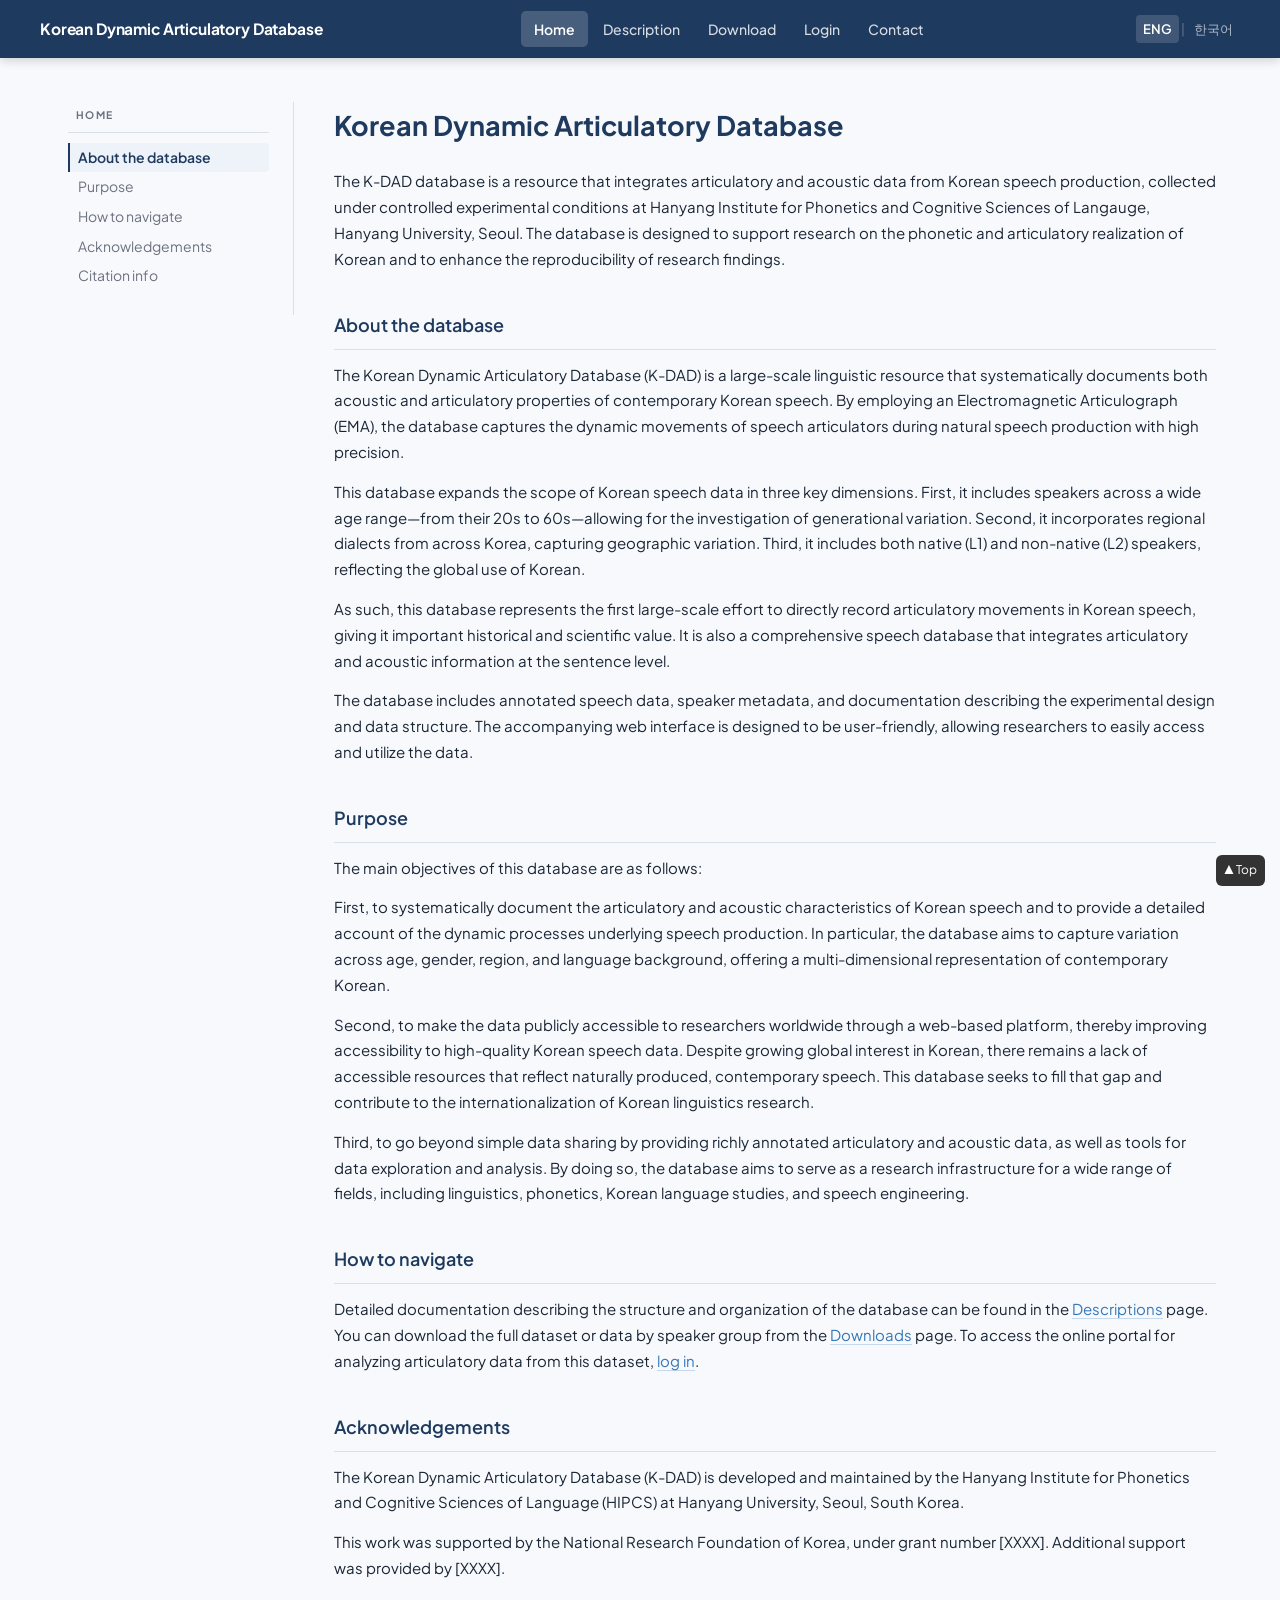
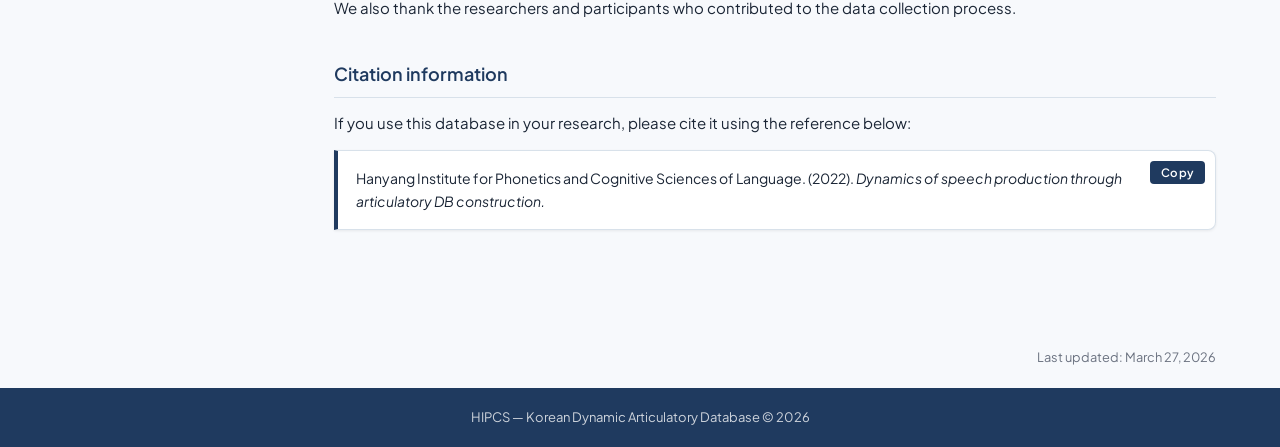
==== index.html @ 7ab1d2fe "k-dad" ====
<!DOCTYPE html>
<html lang="en">
<head>
  <meta charset="UTF-8">
  <meta name="viewport" content="width=device-width, initial-scale=1.0">
  <meta name="description" content="K-DAD: Korean Dynamic Articulatory Database — Hanyang Institute for Phonetics and Cognitive Sciences of Language">
  <title>K-DAD — Korean Dynamic Articulatory Database</title>
  <link rel="stylesheet" href="css/style.css">
  <link rel="icon" type="image/png" href="images/favicon.png">
  <link href="https://fonts.googleapis.com/css2?family=Plus+Jakarta+Sans:wght@300;400;500;600;700&display=swap" rel="stylesheet">
</head>

<body>
<div class="main-wrapper">

  <nav class="navbar">
    <div class="nav-container">
      <div class="logo">Korean Dynamic Articulatory Database</div>
      <ul class="nav-links">
        <li><a href="index.html" class="active">Home</a></li>
        <li><a href="pages/database.html">Description</a></li>
        <li><a href="pages/download.html">Download</a></li>
        <li><a href="pages/login.html">Login</a></li>
        <li><a href="pages/contact.html">Contact</a></li>
      </ul>
      <div class="lang-toggle">
        <a href="index.html" class="active">ENG</a>
        <span>|</span>
        <a href="index_kor.html">한국어</a>
      </div>
    </div>
  </nav>

  <div class="page-layout">

    <aside class="sidebar">
      <h2>Home</h2>
      <ul>
        <li><a href="#about">About the database</a></li>
        <li><a href="#purpose">Purpose</a></li>
        <li><a href="#navigate">How to navigate</a></li>
        <li><a href="#acknowledgements">Acknowledgements</a></li>
        <li><a href="#citation">Citation info</a></li>
      </ul>
    </aside>

    <section class="content">

      <h1>Korean Dynamic Articulatory Database</h1>

      <p>
        The K-DAD database is a resource that integrates articulatory and acoustic data from Korean speech production, collected under controlled experimental conditions at Hanyang Institute for Phonetics and Cognitive Sciences of Langauge, Hanyang University, Seoul. The database is designed to support research on the phonetic and articulatory realization of Korean and to enhance the reproducibility of research findings.
      </p>

      <h2 id="about" class="animate-on-scroll slide-in-left">About the database</h2>
      <p class="animate-on-scroll fade-in delay-1">
        The Korean Dynamic Articulatory Database (K-DAD) is a large-scale linguistic resource that systematically documents both acoustic and articulatory properties of contemporary Korean speech. By employing an Electromagnetic Articulograph (EMA), the database captures the dynamic movements of speech articulators during natural speech production with high precision.
      </p>
      <p class="animate-on-scroll fade-in delay-2">
        This database expands the scope of Korean speech data in three key dimensions. First, it includes speakers across a wide age range—from their 20s to 60s—allowing for the investigation of generational variation. Second, it incorporates regional dialects from across Korea, capturing geographic variation. Third, it includes both native (L1) and non-native (L2) speakers, reflecting the global use of Korean.
      </p>
      <p class="animate-on-scroll fade-in delay-3">
        As such, this database represents the first large-scale effort to directly record articulatory movements in Korean speech, giving it important historical and scientific value. It is also a comprehensive speech database that integrates articulatory and acoustic information at the sentence level.
      </p>
      <p class="animate-on-scroll fade-in delay-4">
        The database includes annotated speech data, speaker metadata, and documentation describing the experimental design and data structure. The accompanying web interface is designed to be user-friendly, allowing researchers to easily access and utilize the data.
      </p>

      <h2 id="purpose" class="animate-on-scroll slide-in-left">Purpose</h2>
      <p class="animate-on-scroll fade-in delay-1">
        The main objectives of this database are as follows:
      </p>
      <p class="animate-on-scroll fade-in delay-2">
        First, to systematically document the articulatory and acoustic characteristics of Korean speech and to provide a detailed account of the dynamic processes underlying speech production. In particular, the database aims to capture variation across age, gender, region, and language background, offering a multi-dimensional representation of contemporary Korean.
      </p>
      <p class="animate-on-scroll fade-in delay-3">
        Second, to make the data publicly accessible to researchers worldwide through a web-based platform, thereby improving accessibility to high-quality Korean speech data. Despite growing global interest in Korean, there remains a lack of accessible resources that reflect naturally produced, contemporary speech. This database seeks to fill that gap and contribute to the internationalization of Korean linguistics research.
      </p>
      <p class="animate-on-scroll fade-in delay-4">
        Third, to go beyond simple data sharing by providing richly annotated articulatory and acoustic data, as well as tools for data exploration and analysis. By doing so, the database aims to serve as a research infrastructure for a wide range of fields, including linguistics, phonetics, Korean language studies, and speech engineering.
      </p>

      <h2 id="navigate" class="animate-on-scroll slide-in-left">How to navigate</h2>
      <p class="animate-on-scroll fade-in delay-1">
        Detailed documentation describing the structure and organization of the database can be found in the <a href="pages/database.html">Descriptions</a> page. You can download the full dataset or data by speaker group from the <a href="pages/download.html">Downloads</a> page. To access the online portal for analyzing articulatory data from this dataset, <a href="pages/login.html">log in</a>.
      </p>

      <h2 id="acknowledgements" class="animate-on-scroll slide-in-left">Acknowledgements</h2>
      <p class="animate-on-scroll fade-in delay-1">
        The Korean Dynamic Articulatory Database (K-DAD) is developed and maintained by the Hanyang Institute for Phonetics and Cognitive Sciences of Language (HIPCS) at Hanyang University, Seoul, South Korea.
      </p>
      <p class="animate-on-scroll fade-in delay-2">
        This work was supported by the National Research Foundation of Korea, under grant number [XXXX]. Additional support was provided by [XXXX].
      </p>
      <p class="animate-on-scroll fade-in delay-3">
        We also thank the researchers and participants who contributed to the data collection process.
      </p>

      <h2 id="citation" class="animate-on-scroll slide-in-left">Citation information</h2>
      <p class="animate-on-scroll fade-in delay-1">
        If you use this database in your research, please cite it using the reference below:
      </p>
      <div class="citation-block animate-on-scroll scale-in delay-2">
        <span id="citation-text">Hanyang Institute for Phonetics and Cognitive Sciences of Language. (2022). <i>Dynamics of speech production through articulatory DB construction.</i></span>
        <button class="btn-copy" id="copy-citation">Copy</button>
      </div>

    </section>
  </div>

  <div class="last-updated">Last updated: March 27, 2026</div>

  <a href="#top" class="back-to-top">▲ Top</a>

</div>

<footer class="footer">
  <p>HIPCS &mdash; Korean Dynamic Articulatory Database &copy; 2026</p>
</footer>

<script src="js/script.js" defer></script>
</body>
</html>
---- css/style.css ----
/* ============================================================
   K-DAD — Korean Dynamic Articulatory Database
   Stylesheet
   ============================================================ */

/* === CSS Variables === */
:root {
  --navy:        #1F3A5F;
  --navy-dark:   #162B47;
  --navy-hover:  #274D7A;
  --accent:      #3578B8;
  --accent-light:#EBF3FB;
  --bg:          #F7F9FC;
  --border:      #D8E1EA;
  --text:        #1A2535;
  --text-muted:  #6B7280;
  --white:       #FFFFFF;
  --radius:      8px;
  --shadow-sm:   0 1px 3px rgba(0,0,0,0.07);
  --shadow:      0 2px 8px rgba(31,58,95,0.10);
}

/* === Reset & Base === */
*, *::before, *::after { box-sizing: border-box; }

html {
  scroll-behavior: smooth;
}

html, body {
  height: 100%;
}

body {
  font-family: "Plus Jakarta Sans", Arial, sans-serif;
  margin: 0;
  background: var(--bg);
  color: var(--text);
  line-height: 1.72;
  display: flex;
  flex-direction: column;
  min-height: 100vh;
  font-size: 15px;
  -webkit-font-smoothing: antialiased;
}

/* === Layout === */
.main-wrapper {
  flex: 1;
  display: flex;
  flex-direction: column;
}

.page-layout {
  display: flex;
  max-width: 1200px;
  margin: 0 auto;
  padding: 44px 24px 60px;
  flex: 1;
  width: 100%;
  gap: 0;
}

/* === Navbar === */
.navbar {
  background: var(--navy);
  padding: 0 32px;
  position: sticky;
  top: 0;
  z-index: 100;
  box-shadow: 0 2px 10px rgba(0,0,0,0.18);
}

.nav-container {
  display: flex;
  justify-content: space-between;
  align-items: center;
  height: 58px;
  max-width: 1200px;
  margin: 0 auto;
}

.logo {
  color: white;
  font-size: 15.5px;
  font-weight: 700;
  letter-spacing: -0.01em;
  white-space: nowrap;
  flex-shrink: 0;
}

.nav-links {
  list-style: none;
  display: flex;
  gap: 2px;
  margin: 0;
  padding: 0;
}

.nav-links a {
  color: rgba(255,255,255,0.82);
  text-decoration: none;
  font-size: 14px;
  font-weight: 500;
  padding: 6px 13px;
  border-radius: 5px;
  transition: background 0.15s, color 0.15s;
  display: block;
}

.nav-links a:hover {
  background: rgba(255,255,255,0.12);
  color: white;
}

.nav-links a.active {
  background: rgba(255,255,255,0.18);
  color: white;
  font-weight: 600;
}

/* === Language Toggle === */
.lang-toggle {
  display: flex;
  align-items: center;
  gap: 2px;
  font-size: 13px;
  flex-shrink: 0;
}

.lang-toggle span {
  color: rgba(255,255,255,0.3);
  user-select: none;
}

.lang-toggle a {
  color: rgba(255,255,255,0.65);
  text-decoration: none;
  padding: 3px 7px;
  border-radius: 4px;
  transition: all 0.15s;
}

.lang-toggle a:hover {
  color: white;
  background: rgba(255,255,255,0.1);
}

.lang-toggle a.active {
  color: white;
  font-weight: 600;
  background: rgba(255,255,255,0.15);
}

/* === Sidebar === */
.sidebar {
  position: sticky;
  top: 78px;
  align-self: flex-start;
  max-height: calc(100vh - 100px);
  overflow-y: auto;
  padding: 4px 24px 24px 4px;
  border-right: 1px solid var(--border);
  width: 230px;
  flex-shrink: 0;
}

.sidebar::-webkit-scrollbar { width: 3px; }
.sidebar::-webkit-scrollbar-track { background: transparent; }
.sidebar::-webkit-scrollbar-thumb { background: var(--border); border-radius: 4px; }

.sidebar h2 {
  font-family: "Plus Jakarta Sans", Arial, sans-serif;
  font-size: 0.65rem;
  font-weight: 700;
  text-transform: uppercase;
  letter-spacing: 0.13em;
  color: var(--text-muted);
  margin: 0 0 10px;
  padding-left: 8px;
}

.sidebar ul {
  list-style: none;
  padding: 0;
  margin: 0;
}

.sidebar ul ul {
  padding-left: 12px;
}

.sidebar a {
  display: block;
  color: var(--text-muted);
  text-decoration: none;
  font-size: 0.875rem;
  line-height: 1.4;
  padding: 5px 8px;
  border-left: 2px solid transparent;
  border-radius: 0 4px 4px 0;
  transition: all 0.14s;
}

.sidebar a:hover {
  color: var(--navy);
  background: var(--accent-light);
  border-left-color: var(--accent);
}

.sidebar a.active {
  color: var(--navy);
  font-weight: 600;
  border-left-color: var(--navy);
  background: #EEF3FA;
}

/* === Content === */
.content {
  flex: 1;
  padding: 0 0 40px 40px;
  min-width: 0;
}

.content a {
  color: var(--accent);
  text-decoration: none;
  border-bottom: 1px solid rgba(53,120,184,0.25);
  transition: border-color 0.15s;
}

.content a:hover {
  border-bottom-color: var(--accent);
}

/* === Headings === */
h1 {
  font-size: 27px;
  font-weight: 700;
  color: var(--navy);
  margin: 0 0 12px;
  padding-bottom: 8px;
}

h2 {
  font-size: 18px;
  font-weight: 600;
  color: var(--navy);
  margin: 38px 0 12px;
  padding-bottom: 8px;
  border-bottom: 1px solid var(--border);
}

h3 {
  font-size: 15.5px;
  font-weight: 600;
  color: var(--text);
  margin: 22px 0 8px 18px;
}

h3 + p {
  margin-left: 34px;
}

p {
  margin: 0 0 14px;
}

/* === Cards === */
.card {
  background: var(--white);
  border: 1px solid var(--border);
  border-radius: var(--radius);
  padding: 16px 20px;
  box-shadow: var(--shadow-sm);
  margin: 12px 0;
  line-height: 1.65;
  font-size: 14.5px;
}

/* Citation card with copy button */
.citation-block {
  position: relative;
  background: var(--white);
  border: 1px solid var(--border);
  border-left: 4px solid var(--navy);
  border-radius: 0 var(--radius) var(--radius) 0;
  padding: 16px 52px 16px 18px;
  box-shadow: var(--shadow-sm);
  margin: 12px 0;
  font-size: 14px;
  line-height: 1.65;
}

.btn-copy {
  position: absolute;
  top: 10px;
  right: 10px;
  background: var(--navy);
  color: white;
  border: none;
  padding: 4px 11px;
  border-radius: 4px;
  font-size: 11.5px;
  font-weight: 600;
  cursor: pointer;
  font-family: inherit;
  transition: background 0.15s;
  letter-spacing: 0.02em;
}

.btn-copy:hover { background: var(--navy-hover); }
.btn-copy.copied { background: #2E7D32; }

/* === Info Box === */
.info-box {
  background: var(--accent-light);
  border-left: 4px solid var(--accent);
  border-radius: 0 var(--radius) var(--radius) 0;
  padding: 12px 16px;
  margin: 16px 0;
  font-size: 14px;
  color: var(--navy);
}

/* === Tables === */
table {
  width: 100%;
  border-collapse: collapse;
  margin: 16px 0;
  font-size: 14px;
  box-shadow: var(--shadow-sm);
  border-radius: var(--radius);
  overflow: hidden;
}

th {
  background: var(--navy);
  color: white;
  padding: 11px 16px;
  text-align: left;
  font-weight: 600;
  font-size: 13px;
}

td {
  border-bottom: 1px solid var(--border);
  padding: 10px 16px;
  background: white;
}

tr:last-child td {
  border-bottom: none;
}

tr:nth-child(even) td {
  background: #F8FAFD;
}

/* === Buttons === */
.btn {
  display: inline-flex;
  align-items: center;
  gap: 7px;
  background: var(--navy);
  color: white;
  padding: 9px 20px;
  border-radius: 6px;
  text-decoration: none;
  font-size: 14px;
  font-weight: 600;
  border: none;
  cursor: pointer;
  transition: background 0.15s, transform 0.1s, box-shadow 0.15s;
  font-family: inherit;
  line-height: 1;
}

.btn:hover {
  background: var(--navy-hover);
  transform: translateY(-1px);
  box-shadow: 0 4px 12px rgba(31,58,95,0.2);
  border-bottom: none !important;
}

.btn:active {
  transform: translateY(0);
  box-shadow: none;
}

.btn svg {
  flex-shrink: 0;
}

.btn-sm {
  padding: 6px 14px;
  font-size: 13px;
}

.btn-outline {
  background: transparent;
  color: var(--navy);
  border: 1.5px solid var(--navy);
}

.btn-outline:hover {
  background: var(--navy);
  color: white;
}

/* === Download Items === */
.download-list {
  display: flex;
  flex-direction: column;
  gap: 10px;
  margin: 16px 0;
}

.download-item {
  display: flex;
  justify-content: space-between;
  align-items: center;
  padding: 14px 18px;
  background: white;
  border: 1px solid var(--border);
  border-radius: var(--radius);
  transition: box-shadow 0.15s, border-color 0.15s;
  gap: 16px;
}

.download-item:hover {
  box-shadow: var(--shadow);
  border-color: #B9CEDE;
}

.download-item-info {
  flex: 1;
  min-width: 0;
}

.download-item-name {
  font-weight: 600;
  font-size: 14.5px;
  color: var(--text);
}

.download-item-desc {
  font-size: 13px;
  color: var(--text-muted);
  margin-top: 2px;
}

.download-item-coming {
  font-size: 12px;
  color: var(--text-muted);
  font-style: italic;
  white-space: nowrap;
  align-self: center;
}

/* === Badge === */
.badge {
  display: inline-block;
  background: var(--accent-light);
  color: var(--navy);
  font-size: 10.5px;
  font-weight: 700;
  padding: 2px 8px;
  border-radius: 20px;
  text-transform: uppercase;
  letter-spacing: 0.05em;
  vertical-align: middle;
  margin-left: 6px;
}

/* === Login Card === */
.login-wrapper {
  display: flex;
  justify-content: flex-start;
  align-items: flex-start;
  padding-top: 8px;
}

.login-card {
  background: white;
  border: 1px solid var(--border);
  border-radius: 12px;
  padding: 40px 44px;
  max-width: 460px;
  width: 100%;
  box-shadow: 0 4px 20px rgba(31,58,95,0.09);
  text-align: center;
}

.login-icon {
  width: 56px;
  height: 56px;
  background: var(--accent-light);
  border-radius: 50%;
  display: flex;
  align-items: center;
  justify-content: center;
  margin: 0 auto 20px;
}

.login-card h2 {
  border: none;
  margin: 0 0 8px;
  padding: 0;
  font-size: 21px;
}

.login-card .subtitle {
  color: var(--text-muted);
  font-size: 14px;
  margin-bottom: 28px;
  line-height: 1.55;
}

.login-card .btn {
  font-size: 15px;
  padding: 11px 36px;
  margin-bottom: 20px;
}

.login-divider {
  border: none;
  border-top: 1px solid var(--border);
  margin: 20px 0;
}

.login-note {
  font-size: 13px;
  color: var(--text-muted);
}

.login-note a {
  color: var(--accent);
  border-bottom: 1px solid rgba(53,120,184,0.25);
  text-decoration: none;
}

.login-note a:hover {
  border-bottom-color: var(--accent);
}

/* === Contact Card === */
.contact-card {
  background: white;
  border: 1px solid var(--border);
  border-radius: var(--radius);
  padding: 24px 28px;
  box-shadow: var(--shadow-sm);
  margin: 8px 0;
  max-width: 520px;
}

.contact-card-title {
  font-weight: 700;
  font-size: 15.5px;
  color: var(--navy);
  margin-bottom: 8px;
}

.contact-card p {
  margin: 4px 0;
  font-size: 14.5px;
  color: var(--text);
}

/* === 404 Page === */
.error-page {
  display: flex;
  flex-direction: column;
  align-items: center;
  justify-content: center;
  padding: 80px 24px;
  text-align: center;
  flex: 1;
}

.error-code {
  font-size: 96px;
  font-weight: 800;
  color: var(--navy);
  line-height: 1;
  margin-bottom: 16px;
  opacity: 0.12;
}

.error-title {
  font-size: 22px;
  font-weight: 700;
  color: var(--navy);
  margin-bottom: 10px;
}

.error-desc {
  color: var(--text-muted);
  font-size: 15px;
  margin-bottom: 28px;
}

/* === Footer === */
.footer {
  background: var(--navy);
  color: rgba(255,255,255,0.78);
  text-align: center;
  padding: 18px 24px;
  font-size: 13px;
  margin-top: auto;
}

.footer a {
  color: rgba(255,255,255,0.65);
  text-decoration: none;
  transition: color 0.15s;
}

.footer a:hover { color: white; }

.footer p { margin: 0; }

/* === Last Updated === */
.last-updated {
  text-align: right;
  font-size: 0.8rem;
  color: var(--text-muted);
  padding: 4px 24px 20px;
  max-width: 1200px;
  margin: 0 auto;
  width: 100%;
}

/* === Utility === */
.bullet-list {
  list-style: none;
  padding: 0;
  margin: 8px 0 14px 18px;
}

.bullet-list li {
  padding: 3px 0;
  font-size: 14.5px;
  color: var(--text);
}

.bullet-list li::before {
  content: "•";
  color: var(--navy);
  font-weight: 700;
  margin-right: 10px;
}

/* === Animation Keyframes === */
@keyframes fadeIn {
  from {
    opacity: 0;
  }
  to {
    opacity: 1;
  }
}

@keyframes slideInUp {
  from {
    opacity: 0;
    transform: translateY(30px);
  }
  to {
    opacity: 1;
    transform: translateY(0);
  }
}

@keyframes slideInLeft {
  from {
    opacity: 0;
    transform: translateX(-30px);
  }
  to {
    opacity: 1;
    transform: translateX(0);
  }
}

@keyframes slideInRight {
  from {
    opacity: 0;
    transform: translateX(30px);
  }
  to {
    opacity: 1;
    transform: translateX(0);
  }
}

@keyframes scaleIn {
  from {
    opacity: 0;
    transform: scale(0.95);
  }
  to {
    opacity: 1;
    transform: scale(1);
  }
}

/* === Animation Classes === */
.animate-on-scroll {
  opacity: 0;
}

.animate-on-scroll.animated {
  animation-duration: 0.6s;
  animation-fill-mode: both;
  animation-timing-function: cubic-bezier(0.4, 0, 0.2, 1);
}

.fade-in {
  animation-name: fadeIn;
}

.slide-in-up {
  animation-name: slideInUp;
}

.slide-in-left {
  animation-name: slideInLeft;
}

.slide-in-right {
  animation-name: slideInRight;
}

.scale-in {
  animation-name: scaleIn;
}

/* Stagger animation delays */
.delay-1 { animation-delay: 0.1s; }
.delay-2 { animation-delay: 0.2s; }
.delay-3 { animation-delay: 0.3s; }
.delay-4 { animation-delay: 0.4s; }
.delay-5 { animation-delay: 0.5s; }

/* Initial page load animation */
.content > h1 {
  animation: slideInUp 0.6s cubic-bezier(0.4, 0, 0.2, 1) 0.1s both;
}

.content > p:first-of-type {
  animation: fadeIn 0.6s ease-out 0.2s both;
}

/* Back to top button */
.back-to-top {
  position: fixed;
  bottom: 14px;
  right: 15px;
  padding: 5px 8px;
  background-color: #333;
  color: white;
  text-decoration: none;
  border-radius: 6px;
  font-size: 12px;
}

.back-to-top:hover {
  background-color: #555;
}

html {
  scroll-behavior: smooth;
}

/* === Responsive === */
@media (max-width: 900px) {
  .navbar { padding: 0 16px; }

  .logo { font-size: 14px; }

  .nav-links { gap: 0; }
  .nav-links a { font-size: 13px; padding: 5px 9px; }

  .page-layout {
    flex-direction: column;
    padding: 20px 16px 40px;
  }

  .sidebar {
    position: static;
    width: 100%;
    border-right: none;
    border-bottom: 1px solid var(--border);
    padding: 0 0 14px;
    margin-bottom: 24px;
    max-height: none;
  }

  .sidebar ul {
    display: flex;
    flex-wrap: wrap;
    gap: 4px;
  }

  .sidebar ul ul { display: none; }

  .sidebar a {
    border-left: none;
    border-radius: 4px;
    background: white;
    border: 1px solid var(--border);
    padding: 4px 10px;
    font-size: 13px;
  }

  .sidebar a.active {
    background: var(--accent-light);
    border-color: var(--navy);
    color: var(--navy);
  }

  .content { padding: 0; }

  h1 { font-size: 22px; }
  h2 { font-size: 17px; }
}

@media (max-width: 600px) {
  .nav-links { display: none; }

  .logo { font-size: 14px; }

  .login-card { padding: 28px 20px; }
}
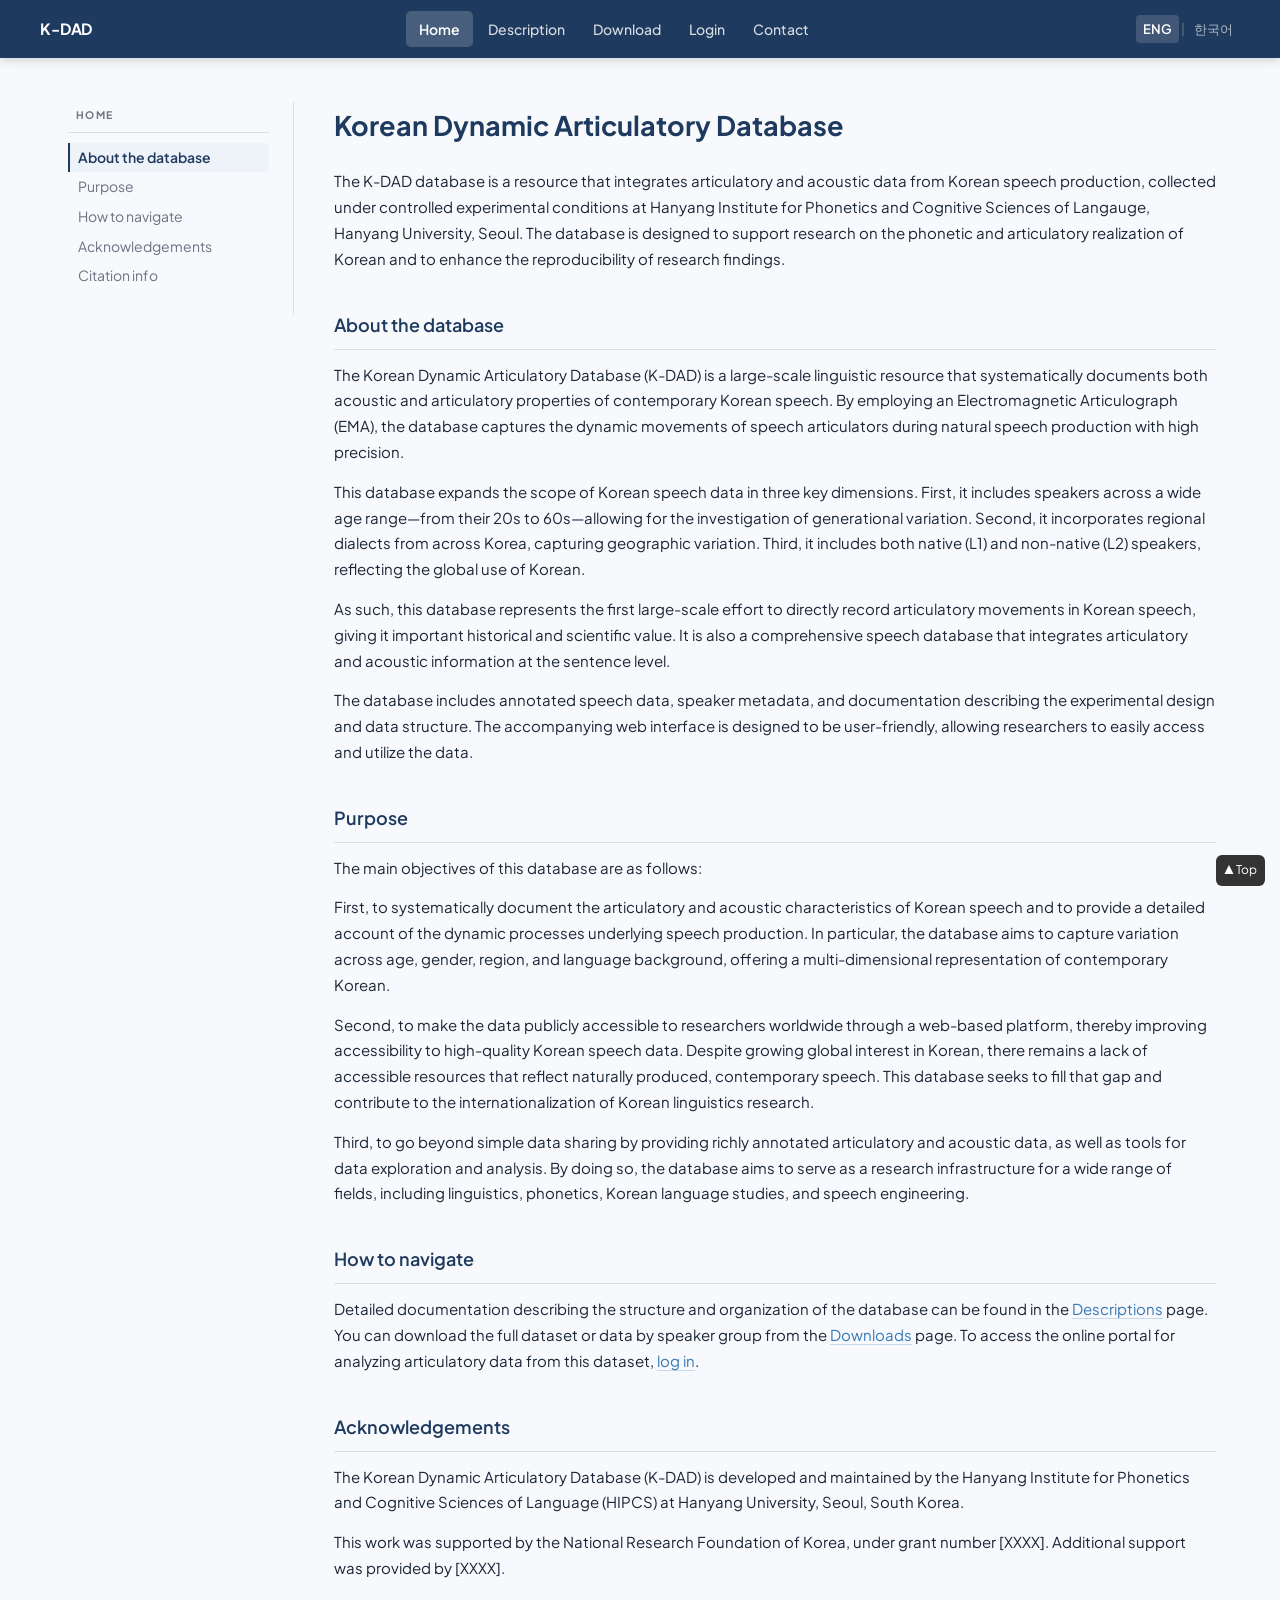
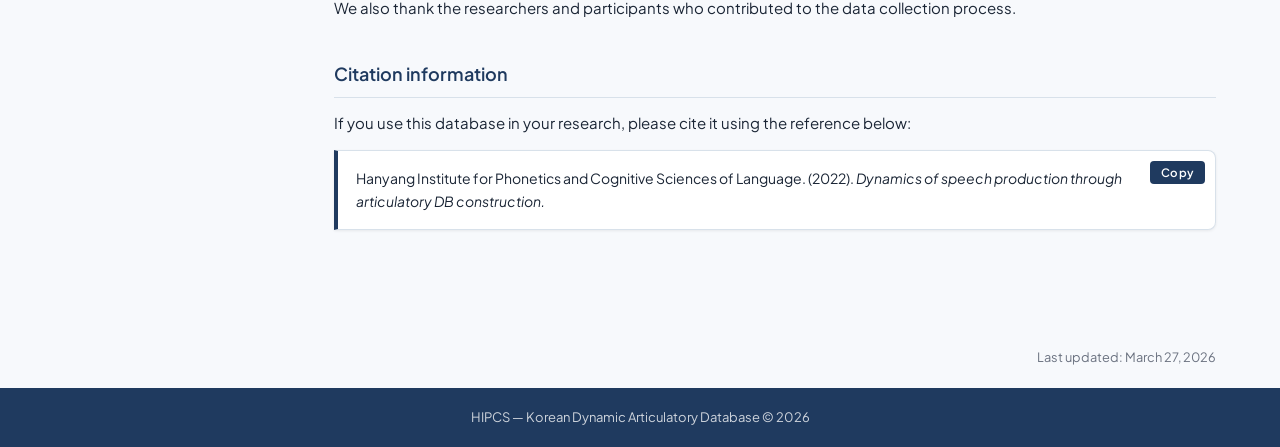
==== commit 71bc6cc1: "0327_Update" ====
--- a/index.html
+++ b/index.html
@@ -15,7 +15,7 @@
 
   <nav class="navbar">
     <div class="nav-container">
-      <div class="logo">Korean Dynamic Articulatory Database</div>
+      <div class="logo">K-DAD</div>
       <ul class="nav-links">
         <li><a href="index.html" class="active">Home</a></li>
         <li><a href="pages/database.html">Description</a></li>
@@ -28,6 +28,9 @@
         <span>|</span>
         <a href="index_kor.html">한국어</a>
       </div>
+      <button class="hamburger" aria-label="Toggle navigation menu">
+        <svg width="22" height="22" viewBox="0 0 24 24" fill="none" stroke="currentColor" stroke-width="2.2" stroke-linecap="round"><line x1="3" y1="6" x2="21" y2="6"/><line x1="3" y1="12" x2="21" y2="12"/><line x1="3" y1="18" x2="21" y2="18"/></svg>
+      </button>
     </div>
   </nav>
 
--- a/css/style.css
+++ b/css/style.css
@@ -25,6 +25,7 @@
 
 html {
   scroll-behavior: smooth;
+  scroll-padding-top: 74px;
 }
 
 html, body {
@@ -476,8 +477,8 @@
 /* === Login Card === */
 .login-wrapper {
   display: flex;
-  justify-content: flex-start;
-  align-items: flex-start;
+  justify-content: center;
+  align-items: center;
   padding-top: 8px;
 }
 
@@ -770,8 +771,26 @@
   background-color: #555;
 }
 
-html {
-  scroll-behavior: smooth;
+/* === Hamburger === */
+.hamburger {
+  display: none;
+  background: none;
+  border: none;
+  cursor: pointer;
+  padding: 6px;
+  color: white;
+  align-items: center;
+  justify-content: center;
+  border-radius: 5px;
+  transition: background 0.15s;
+}
+
+.hamburger:hover {
+  background: rgba(255,255,255,0.12);
+}
+
+.hamburger svg {
+  display: block;
 }
 
 /* === Responsive === */
@@ -828,9 +847,31 @@
 }
 
 @media (max-width: 600px) {
-  .nav-links { display: none; }
-
-  .logo { font-size: 14px; }
+  .hamburger { display: flex; }
+
+  .nav-links {
+    display: none;
+    position: absolute;
+    top: 58px;
+    left: 0;
+    right: 0;
+    background: var(--navy-dark);
+    flex-direction: column;
+    gap: 2px;
+    padding: 8px 12px 14px;
+    box-shadow: 0 6px 16px rgba(0,0,0,0.25);
+    z-index: 99;
+  }
+
+  .nav-links.open { display: flex; }
+
+  .nav-links li { width: 100%; }
+
+  .nav-links a { font-size: 14.5px; padding: 10px 12px; }
+
+  .navbar { position: sticky; }
+
+  .logo { font-size: 15px; font-weight: 700; }
 
   .login-card { padding: 28px 20px; }
 }
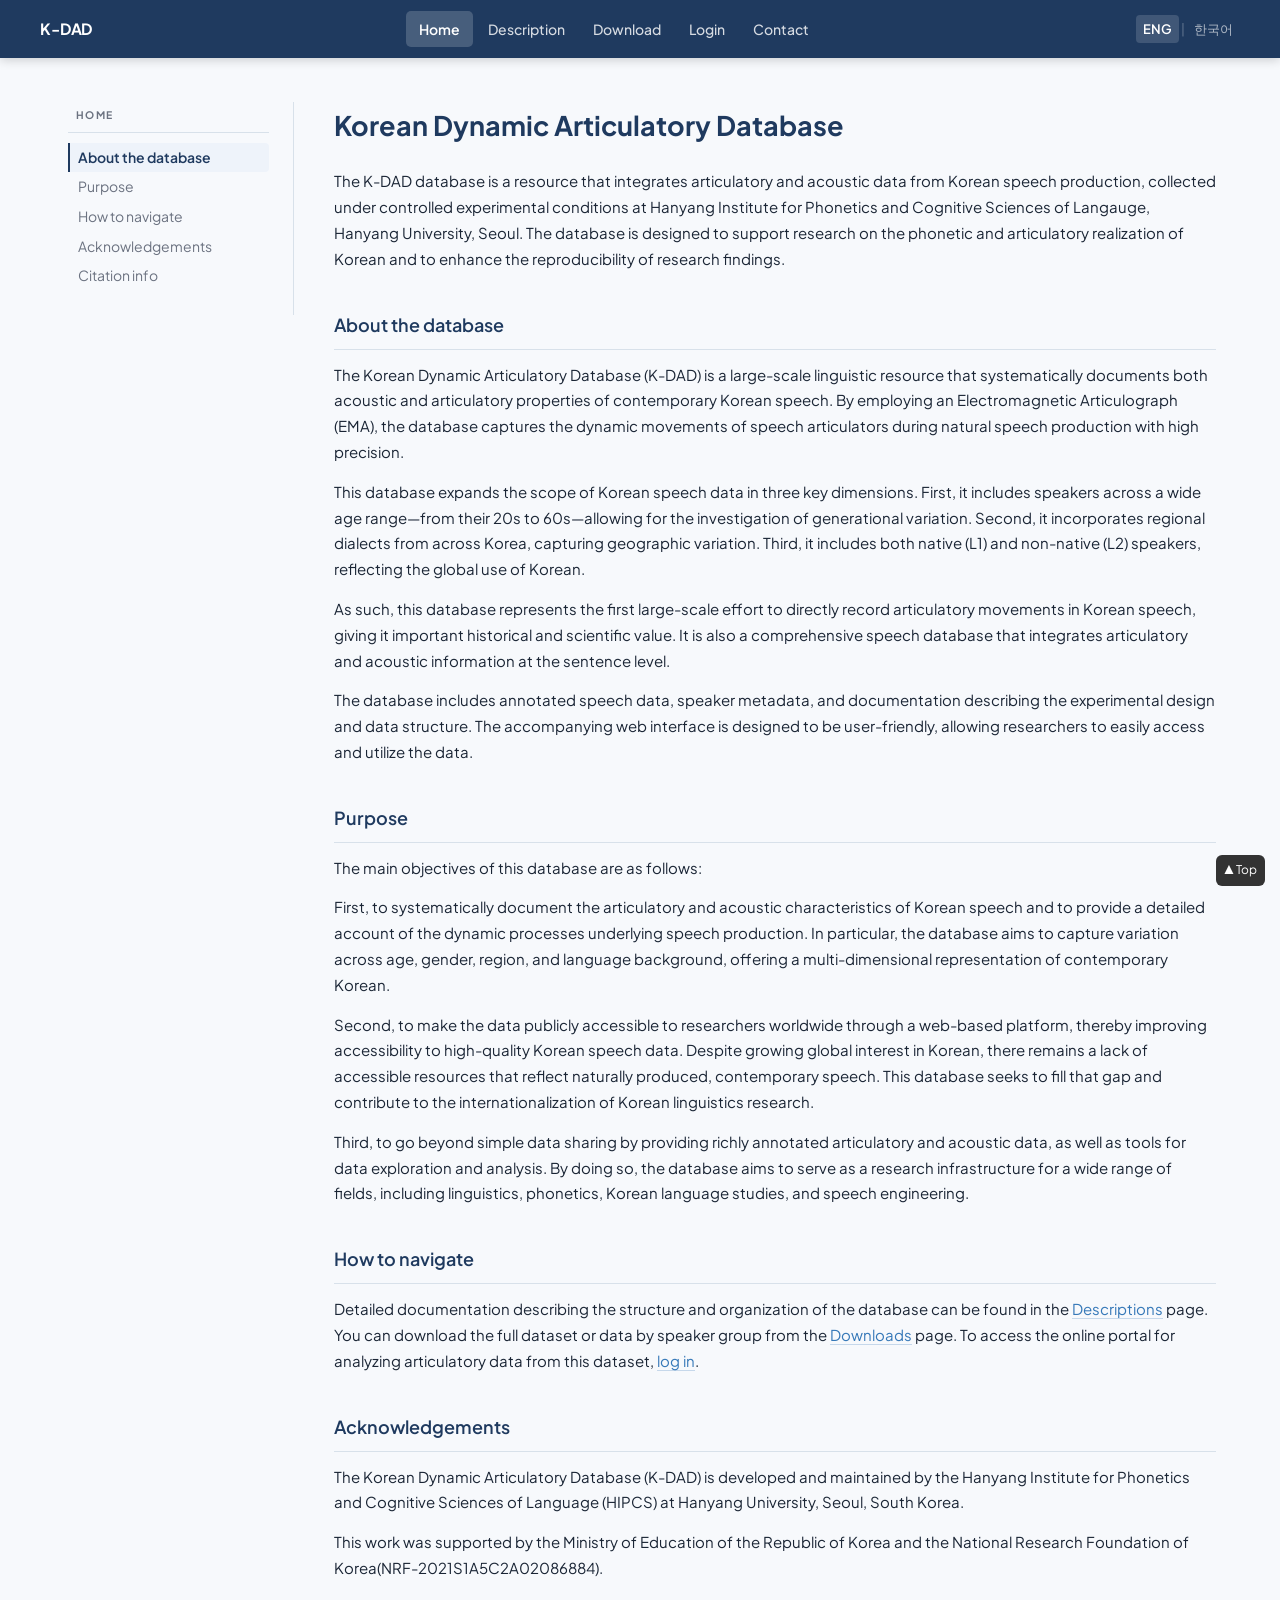
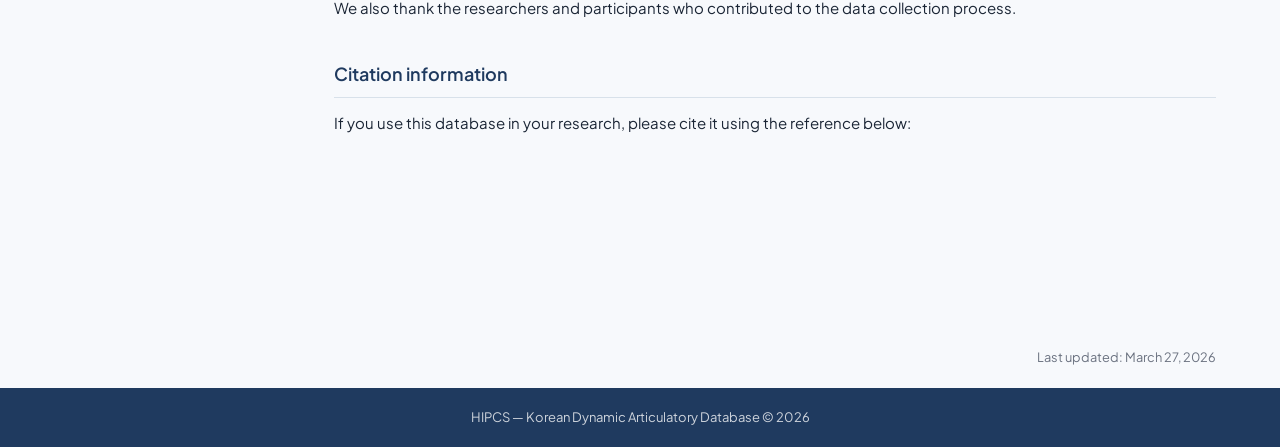
==== commit 0a138061: "0328_Update Updated acknowledgement" ====
--- a/index.html
+++ b/index.html
@@ -93,7 +93,7 @@
         The Korean Dynamic Articulatory Database (K-DAD) is developed and maintained by the Hanyang Institute for Phonetics and Cognitive Sciences of Language (HIPCS) at Hanyang University, Seoul, South Korea.
       </p>
       <p class="animate-on-scroll fade-in delay-2">
-        This work was supported by the National Research Foundation of Korea, under grant number [XXXX]. Additional support was provided by [XXXX].
+        This work was supported by the Ministry of Education of the Republic of Korea and the National Research Foundation of Korea(NRF-2021S1A5C2A02086884).
       </p>
       <p class="animate-on-scroll fade-in delay-3">
         We also thank the researchers and participants who contributed to the data collection process.
--- a/css/style.css
+++ b/css/style.css
@@ -234,6 +234,10 @@
   border-bottom-color: var(--accent);
 }
 
+.content a.btn {
+  color: white;
+}
+
 /* === Headings === */
 h1 {
   font-size: 27px;
@@ -653,6 +657,26 @@
   margin-right: 10px;
 }
 
+.numbered-list {
+  list-style: none;
+  padding: 0;
+  margin: 8px 0 14px 18px;
+  counter-reset: list-counter;
+}
+
+.numbered-list li {
+  padding: 3px 0;
+  font-size: 14.5px;
+  color: var(--text);
+  counter-increment: list-counter;
+}
+
+.numbered-list li::before {
+  content: counter(list-counter) ")";
+  color: var(--navy);
+  margin-right: 10px;
+}
+
 /* === Animation Keyframes === */
 @keyframes fadeIn {
   from {
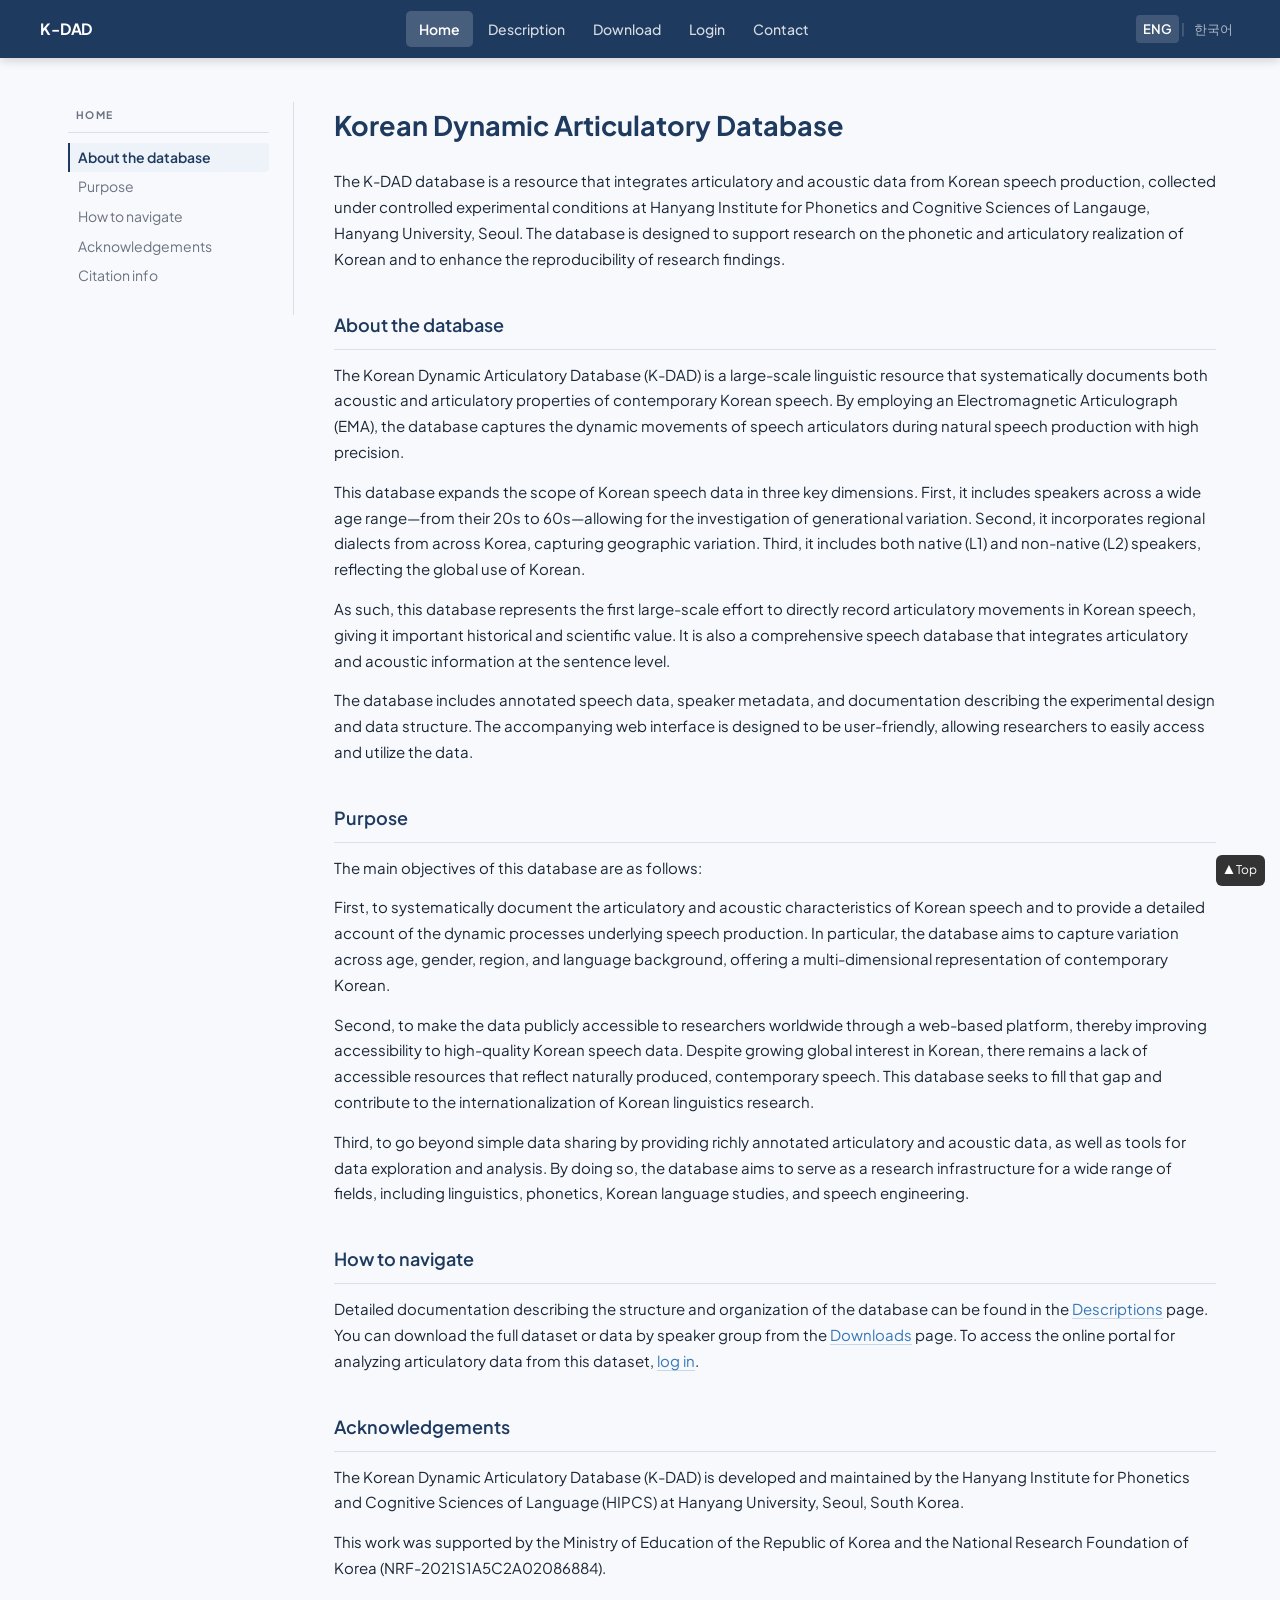
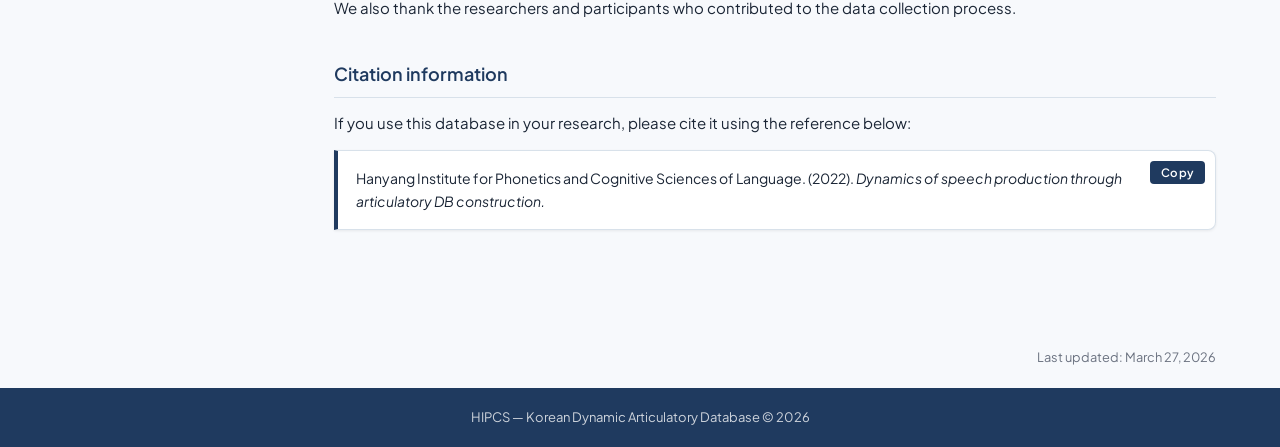
==== commit 8c44cf26: "0328_Update" ====
--- a/index.html
+++ b/index.html
@@ -93,7 +93,7 @@
         The Korean Dynamic Articulatory Database (K-DAD) is developed and maintained by the Hanyang Institute for Phonetics and Cognitive Sciences of Language (HIPCS) at Hanyang University, Seoul, South Korea.
       </p>
       <p class="animate-on-scroll fade-in delay-2">
-        This work was supported by the Ministry of Education of the Republic of Korea and the National Research Foundation of Korea(NRF-2021S1A5C2A02086884).
+        This work was supported by the Ministry of Education of the Republic of Korea and the National Research Foundation of Korea (NRF-2021S1A5C2A02086884).
       </p>
       <p class="animate-on-scroll fade-in delay-3">
         We also thank the researchers and participants who contributed to the data collection process.
